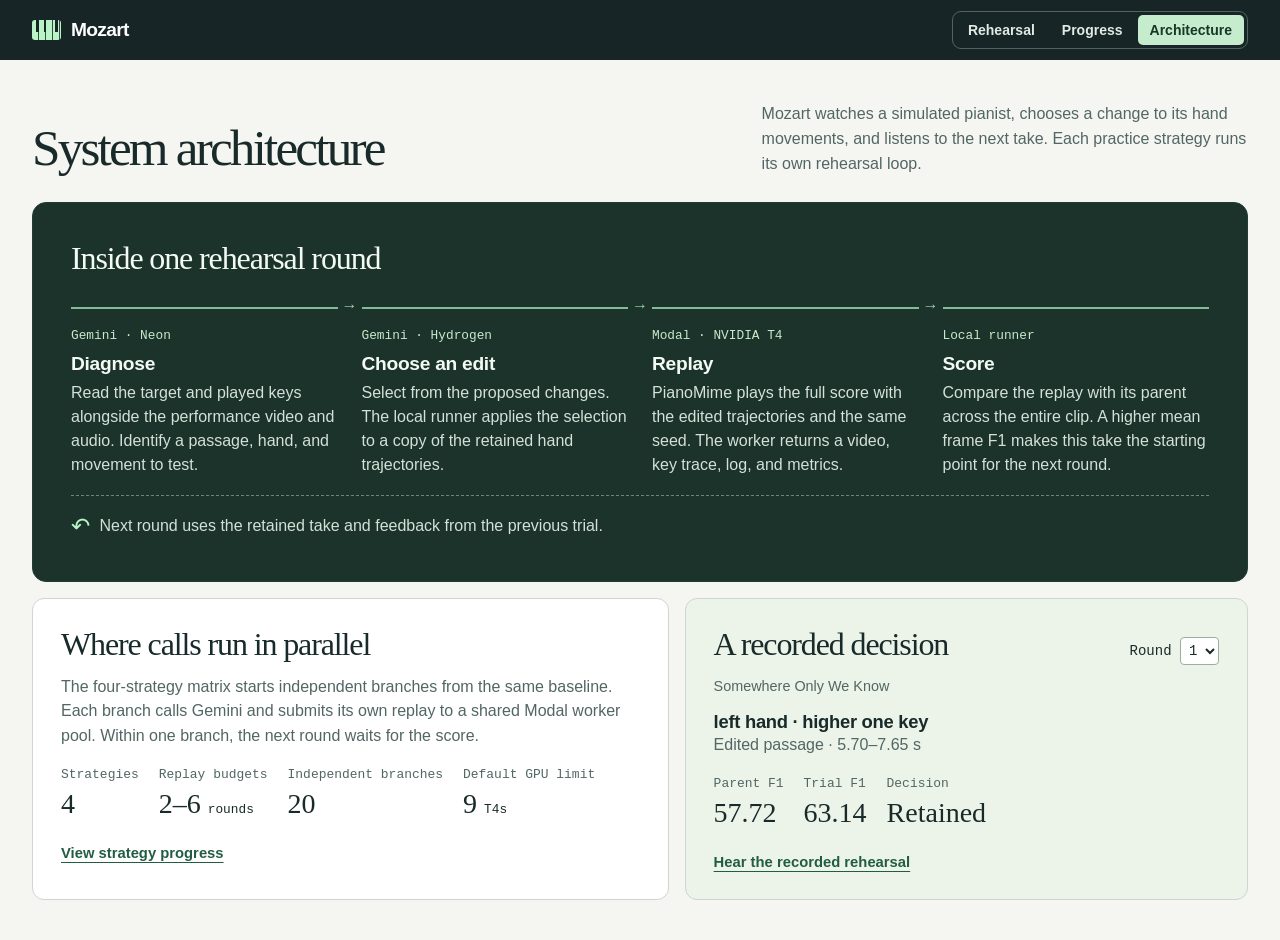
==== demo/architecture.html @ 39514bb2 "Show the Mozart rehearsal architecture and connect the three demo views" ====
<!doctype html>
<html lang="en">
<head>
  <meta charset="utf-8">
  <meta name="viewport" content="width=device-width, initial-scale=1">
  <meta name="theme-color" content="#172526">
  <title>System architecture · Mozart</title>
  <link rel="stylesheet" href="studio.css">
  <link rel="stylesheet" href="architecture.css">
  <link rel="stylesheet" href="navigation.css">
  <script defer src="recording/session.js"></script>
  <script defer src="architecture.js"></script>
</head>
<body>
<header class="mast"><div class="wrap mast-inner mozart-header">
  <a class="brand" href="index.html" aria-label="Mozart rehearsal"><i class="brand-keys" aria-hidden="true"></i>Mozart</a>
  <nav class="page-switch" aria-label="Mozart pages"><a href="index.html">Rehearsal</a><a href="progress.html">Progress</a><a href="architecture.html" aria-current="page">Architecture</a></nav>
</div></header>
<main class="wrap architecture">
  <div class="arch-intro">
    <h1>System architecture</h1>
    <p>Mozart watches a simulated pianist, chooses a change to its hand movements, and listens to the next take. Each practice strategy runs its own rehearsal loop.</p>
  </div>

  <section class="signal-flow" aria-labelledby="loop-title">
    <h2 id="loop-title">Inside one rehearsal round</h2>
    <ol class="signal-stages">
      <li><small>Gemini · Neon</small><h3>Diagnose</h3><p>Read the target and played keys alongside the performance video and audio. Identify a passage, hand, and movement to test.</p></li>
      <li><small>Gemini · Hydrogen</small><h3>Choose an edit</h3><p>Select from the proposed changes. The local runner applies the selection to a copy of the retained hand trajectories.</p></li>
      <li><small>Modal · NVIDIA T4</small><h3>Replay</h3><p>PianoMime plays the full score with the edited trajectories and the same seed. The worker returns a video, key trace, log, and metrics.</p></li>
      <li><small>Local runner</small><h3>Score</h3><p>Compare the replay with its parent across the entire clip. A higher mean frame F1 makes this take the starting point for the next round.</p></li>
    </ol>
    <p class="return-path"><span aria-hidden="true">↶</span> Next round uses the retained take and feedback from the previous trial.</p>
  </section>

  <div class="arch-pair">
    <section class="parallel-panel">
      <h2>Where calls run in parallel</h2>
      <p>The four-strategy matrix starts independent branches from the same baseline. Each branch calls Gemini and submits its own replay to a shared Modal worker pool. Within one branch, the next round waits for the score.</p>
      <dl class="pool-config">
        <div><dt>Strategies</dt><dd>4</dd></div>
        <div><dt>Replay budgets</dt><dd>2–6 <small>rounds</small></dd></div>
        <div><dt>Independent branches</dt><dd>20</dd></div>
        <div><dt>Default GPU limit</dt><dd>9 <small>T4s</small></dd></div>
      </dl>
      <a href="progress.html">View strategy progress</a>
    </section>
    <section class="trace-panel" id="recorded-trace" hidden>
      <div class="trace-heading"><h2>A recorded decision</h2><label>Round <select id="trace-round"></select></label></div>
      <p id="trace-song"></p>
      <div id="trace-detail" aria-live="polite">
        <h3 id="trace-edit"></h3>
        <p id="trace-passage"></p>
        <dl class="trace-scores">
          <div><dt>Parent F1</dt><dd id="trace-parent"></dd></div>
          <div><dt>Trial F1</dt><dd id="trace-trial"></dd></div>
          <div><dt>Decision</dt><dd id="trace-decision"></dd></div>
        </dl>
      </div>
      <a href="index.html">Hear the recorded rehearsal</a>
    </section>
  </div>
</main>
</body>
</html>
---- demo/studio.css ----
:root{color-scheme:light;--ink:#182a29;--muted:#526664;--paper:#f5f6f2;--line:#cdd6d1;--mint:#baf4c6;--green:#205d42;--indigo:#4f45a8;--mono:"IBM Plex Mono",ui-monospace,Menlo,monospace;font-family:"Inter",-apple-system,BlinkMacSystemFont,"Segoe UI",sans-serif}
*{box-sizing:border-box}
body{margin:0;color:var(--ink);background:var(--paper)}
button,summary{font:inherit;cursor:pointer}
button{color:inherit}
button:focus-visible,summary:focus-visible,video:focus-visible{outline:3px solid #897de2;outline-offset:3px}
[hidden]{display:none!important}
.wrap{width:min(1248px,calc(100% - 64px));margin:auto}
.mast{background:#172526;color:#d9e6df;font-size:.83rem}
.mast-inner,.brand,.recorded,.hero,.panel-head,.map-head,.bins-head,.compare-row{display:flex;align-items:center}
.mast-inner{height:56px;gap:18px}
.brand{color:white;gap:10px;font-size:1.06rem;font-weight:680;letter-spacing:-.035em}
.brand-keys{display:inline-block;width:29px;height:20px;border-radius:3px;background:linear-gradient(90deg,transparent 15%,#172526 15% 25%,transparent 25% 40%,#172526 40% 50%,transparent 50% 80%,#172526 80% 90%,transparent 90%) top/100% 61% no-repeat,repeating-linear-gradient(90deg,#baf4c6 0 6px,#384a42 6px 7px)}
.mast-divider{height:18px;width:1px;background:#4c5c5c}
.recorded{gap:8px;margin-left:auto;color:#c1d1c8}
.recorded i{border:1.5px solid #c0d2c7;border-radius:50%;width:8px;height:8px}
.hero,.panel-head,.map-head,.bins-head,.compare-row{justify-content:space-between;gap:12px}
.hero{padding:31px 0 22px}
.kicker,.onstage,.map-key,.foot,.bins-head span,#selection,.metric small,.stamp,.recorded,#ruler{font-family:var(--mono)}
.kicker{font-size:.69rem;letter-spacing:.115em;text-transform:uppercase;font-weight:650;color:var(--muted)}
h1,h2,h3,p{margin:0}
h1{font-family:"Instrument Serif",Georgia,serif;font-weight:400;font-size:clamp(2.1rem,4vw,3.85rem);letter-spacing:-.055em;line-height:1.12;margin-top:5px}
h2{font-size:1.28rem;letter-spacing:-.045em}
h3{font-size:.89rem;letter-spacing:-.015em}
.primary{border:1px solid #172c26;background:#213e32;color:#fff;border-radius:7px;padding:11px 15px;font-size:.88rem;font-weight:600;white-space:nowrap}
.primary:hover{background:#305b46}
#rounds{display:flex;gap:5px;overflow:auto;border-bottom:1px solid var(--line);margin-bottom:18px;padding:0 0 8px}
.tab{background:transparent;border:0;border-radius:6px;padding:9px 14px;font-weight:590;white-space:nowrap;color:var(--muted);font-size:.88rem}
.tab[aria-pressed=true]{background:var(--ink);color:white}
.tab:hover:not([aria-pressed=true]),.switch button:hover{background:#e2e9e2}
.console,.impact{border:1px solid var(--line);background:#fff;border-radius:14px;overflow:hidden}
.console{display:grid;grid-template-columns:minmax(0,1.65fr) minmax(295px,1fr)}
.media-col,.decisions,.impact{padding:20px 23px}
.panel-head{margin-bottom:12px;min-height:32px}
.switch{display:flex;border-radius:7px;background:#eff2ed;padding:3px;gap:2px}
.switch button{background:none;border:0;padding:5px 10px;border-radius:5px;font-size:.76rem;font-weight:600;color:var(--muted)}
.switch button[aria-pressed=true]{background:#fff;color:var(--ink);box-shadow:0 1px 3px #20392d27}
#stage{aspect-ratio:2.12;position:relative;overflow:hidden;isolation:isolate;background:#202320;border-radius:8px}
video{width:100%;height:100%;object-fit:contain;display:block}
.onstage{position:absolute;z-index:1;top:10px;left:10px;color:white;background:#111d1ce5;border:1px solid #63726e;border-radius:4px;font-size:.65rem;padding:4px 7px;pointer-events:none}
.map-head{margin:16px 0 9px}
.map-key,.bins-head span,#selection{font-size:.7rem;color:var(--muted)}
.map{height:77px;position:relative;isolation:isolate;background:#eef2ec;border:1px solid var(--line);border-radius:6px;overflow:hidden}
#roll,#markers{position:absolute;width:100%;height:100%;inset:0}
#markers{pointer-events:none}
.mark{position:absolute;pointer-events:auto;height:17px;min-width:7px;padding:0;border:1px solid #8177bb;background:#ded9f4e8;color:#473796;font:600 .59rem var(--mono);border-radius:3px}
.mark.chosen{background:#2b6349f0;border-color:#19452f;color:#fff}
.mark.focused{box-shadow:0 0 0 1.5px #162a25}
#playhead{position:absolute;top:0;bottom:0;width:2px;background:#142822;pointer-events:none}
#ruler{display:flex;justify-content:space-between;color:var(--muted);font-size:.61rem;margin-top:5px}
.decisions{border-left:1px solid var(--line);background:#f8faf6}
.decisions h2{margin:4px 0 13px}
#ideas{display:grid;gap:6px}
.idea{width:100%;text-align:left;background:white;border:1px solid var(--line);border-radius:7px;padding:8px 10px;display:grid;gap:3px}
.idea[aria-pressed=true]{border-color:#3c6950;box-shadow:inset 3px 0 #3c6950;background:#edf7ef}
.idea:hover{border-color:#576d62}
.idea strong{font-size:.88rem}
.stamp{display:flex;justify-content:space-between;align-items:center;gap:8px;font-size:.67rem;color:var(--muted)}
.chip{color:var(--green);font-weight:650}
#detail{margin-top:14px;font-size:.8rem;line-height:1.45}
.notes{display:grid;grid-template-columns:65px 1fr;gap:2px 8px;margin:6px 0}
.notes dt{color:var(--muted)} .notes dd{margin:0;font-family:var(--mono)}
details{font-size:.83rem}
summary{font-weight:600;padding:7px 0}
details p{margin:4px 0 8px;color:#384b45;line-height:1.52}
.impact{margin-top:16px}
.impact h2{margin:4px 0 13px}
.metrics{display:flex;flex-wrap:wrap;border-block:1px solid var(--line);padding:13px 0;gap:18px 5%}
.metric{display:grid;gap:3px}
.metric small{font-size:.66rem;color:var(--muted)}
.metric b{font-size:1.22rem;font-variant-numeric:tabular-nums;letter-spacing:-.04em}
.bins-head{margin:16px 0 7px}
#windows{display:flex;gap:3px}
.bin{flex:1;min-width:0;border:1px solid #b7c9bd;border-radius:4px;background:#f0f3ef;font:600 .69rem var(--mono);padding:7px 0}
.bin.positive{background:#d1ebd6;color:#16482c}
.bin.negative{background:#f3ddd1;color:#783f25;border-color:#e1c4b4}
.bin[aria-pressed=true]{outline:2px solid var(--ink);outline-offset:-2px}
.compare-row{margin-top:11px}
#benchmark{border-top:1px solid var(--line);margin-top:15px;padding-top:4px}
#strategies p{margin:5px 0}
.scope{font-size:.88rem;color:var(--muted);line-height:1.5}
.foot{font-size:.68rem;color:var(--muted);line-height:1.5;margin:14px 0 30px}
.notice{background:#f5e4ce;padding:9px;margin:0 0 9px;border-radius:5px}
@media(max-width:850px){.wrap{width:calc(100% - 32px)}.console{grid-template-columns:minmax(0,1.2fr) minmax(245px,1fr)}.media-col,.decisions,.impact{padding:15px}#stage{aspect-ratio:1.52}}
@media(max-width:670px){.wrap{width:calc(100% - 24px)}.hero{align-items:flex-start;flex-direction:column;padding:21px 0 15px}.mast-inner{gap:9px}.mast-divider,.mast-divider+span{display:none}.recorded{font-size:.68rem}.console{display:block}.decisions{border-left:0;border-top:1px solid var(--line)}#stage{aspect-ratio:1.62}.tab{padding:8px 10px}.bin{font-size:.59rem}.bins-head{align-items:flex-start;flex-direction:column;gap:3px}.compare-row{flex-wrap:wrap}.metrics{gap:15px 22px}}

.final-score{display:grid;gap:6px;padding:18px 15px;background:#e2f2e4;border-radius:8px;margin-bottom:8px}
.final-score strong{font:500 clamp(1.7rem,3vw,2.6rem) Georgia,serif;letter-spacing:-.055em}
.final-score span,.final-score b,.bin small{font-family:var(--mono);font-size:.7rem}
.final-score b{color:var(--green)}
.final-score[data-direction=down]{background:#f3ddd1}
.final-score[data-direction=down] b{color:#783f25}
.final-score[data-direction=flat]{background:#eff2ed}
.bin small{display:block;font-weight:400;font-size:.61rem;margin-bottom:3px}

.song-reference{display:flex;align-items:center;gap:18px;flex-wrap:wrap;margin:0 0 18px;padding:12px 16px;border:1px solid var(--line);border-radius:10px;background:#edf4eb}
.song-reference h2{font-size:1rem}
.song-reference p,.song-reference a{font-size:.8rem;color:var(--muted)}
.song-reference p{margin-top:3px}
.song-reference button{border:1px solid #8fa99a;border-radius:6px;background:#fff;padding:7px 11px;font-size:.8rem;font-weight:600}
.song-reference a{margin-left:auto;color:var(--green);text-underline-offset:3px}
#scoreTitle{position:absolute;inset:0;display:grid;place-items:center;color:var(--mint);font:400 clamp(1.5rem,3vw,2.75rem) Georgia,serif}
#stage audio{position:absolute;bottom:12px;left:4%;width:92%}
@media(max-width:670px){.song-reference{gap:9px 14px}.song-reference a{margin-left:0}.panel-head{flex-wrap:wrap}}

#stage{aspect-ratio:8/3;border-radius:0 0 7px 7px;background:#192b2a}
.screen-labels{display:grid;grid-template-columns:1fr 1fr;background:#203431;color:#edf6f0;border-radius:7px 7px 0 0}
.screen-labels>div{display:flex;align-items:center;justify-content:space-between;gap:6px;padding:8px 10px;font-size:.8rem;font-weight:600}
.screen-labels>div+div{border-left:1px solid #5d716a}
.screen-labels a{font-size:.64rem;color:#d5e8db;font-family:var(--mono);font-weight:400}
.listen-row,.midi-heading,.error-key,#errorNotes{display:flex;align-items:center;gap:10px}
.listen-row{margin:9px 0;color:var(--muted);font-size:.78rem}
.midi-inspect{border:1px solid var(--line);border-radius:7px;padding:10px 12px}
.midi-heading{justify-content:space-between}
#frameTime,.midi-line span,#errorNotes{font-family:var(--mono);font-variant-numeric:tabular-nums}
#nextError{font-size:.73rem;background:#f3f6f0;border:1px solid var(--line);border-radius:4px;padding:5px 8px}
.midi-line{display:flex;gap:8px;margin:3px 0;font-size:.81rem}
.midi-line b{min-width:46px;color:var(--muted)}
#errorNotes{min-height:25px;flex-wrap:wrap;font-size:.72rem}
.missed,.error-key span:nth-child(2){color:#984127}
.extra,.error-key span:nth-child(3){color:#5442a1}
.error-track{height:20px;position:relative;margin-top:4px;overflow:hidden;border-radius:3px}
.error-track canvas,.error-track input{position:absolute;inset:0;width:100%;height:100%}
.error-track input{opacity:0;margin:0;cursor:crosshair}
.error-track:focus-within{outline:2px solid var(--ink)}
.error-track canvas{image-rendering:pixelated}
#errorCursor{position:absolute;top:0;bottom:0;width:2px;background:#101d19;border-right:1px solid #fff;pointer-events:none}
.error-key{font:400 .61rem var(--mono);color:var(--green);margin-top:4px}
@media(max-width:520px){.screen-labels>div{align-items:flex-start;flex-direction:column}}

.studio-link{margin-left:auto;color:#d7f2df;font-size:.8rem;text-underline-offset:3px}
.score-count{text-align:right;display:grid;gap:3px}
.score-count strong{font:500 2rem var(--mono)}
.score-count span,.arm-meta,#freshness{color:var(--muted);font:400 .78rem var(--mono)}
#freshness{margin-bottom:20px}
#matrix .panel-head{justify-content:flex-start;flex-wrap:wrap}
#arms{display:grid;grid-template-columns:repeat(auto-fit,minmax(min(100%,238px),1fr));gap:12px;margin-bottom:24px}
.strategy-arm{padding:16px;border:1px solid var(--line);border-radius:10px;background:white}
.strategy-arm h2{margin-bottom:6px}
.arm-phase{margin:13px 0;padding:9px;background:#edf3ec;border-radius:5px;min-height:48px;font-size:.87rem}
.strategy-arm strong,.strategy-arm small{display:block}
.strategy-arm strong{font:500 1.8rem Georgia,serif}
.strategy-arm ol{padding:0;list-style:none;margin:12px 0 0}
.strategy-arm li{padding:6px 0;border-top:1px solid var(--line);font-size:.75rem}
.strategy-arm a{color:var(--green)}

.f1-chart{background:#fff;border:1px solid var(--line);border-radius:10px;padding:16px;margin:0 0 14px}
.chart-head,#legend{display:flex;align-items:center;gap:8px;flex-wrap:wrap}
.chart-head{justify-content:space-between}
#legend{gap:6px 10px;margin:14px 0 5px;font-size:.82rem}
#legend label{display:inline-flex;align-items:center;gap:5px;border:1px solid var(--line);border-radius:6px;padding:6px 8px;cursor:pointer}
#legend input{margin:0 2px 0 0;width:15px;height:15px;accent-color:var(--series)}
#legend label:has(input:not(:checked)){color:var(--muted);background:#f5f6f5}
#legend label:focus-within{outline:2px solid var(--series);outline-offset:1px}
#f1Plot{display:block;width:100%;height:262px}
#f1Plot text{fill:var(--muted);font:11px var(--mono)}
#f1Plot .series-tag{font:650 13px system-ui,sans-serif}
#f1Plot .series-value{fill:var(--ink);font:650 13px var(--mono)}
.chart-data{overflow-x:auto}
#scoreTable{border-collapse:collapse;width:100%;font-size:.79rem;font-variant-numeric:tabular-nums}
#scoreTable th,#scoreTable td{padding:5px 7px;border-top:1px solid var(--line);text-align:right}
#scoreTable th:first-child{text-align:left}
---- demo/architecture.css ----
.architecture{padding-bottom:40px}
.arch-intro{display:grid;grid-template-columns:1fr minmax(300px,40%);align-items:end;gap:24px;padding:42px 0 26px}
.arch-intro p,.arch-pair p{color:var(--muted);line-height:1.55}
.signal-flow{background:#1b332b;color:#f3faf4;border-radius:14px;padding:clamp(20px,3vw,38px);border:1px solid #203c33}
.signal-flow h2,.arch-pair h2{font:400 clamp(1.5rem,2.5vw,2.15rem)/1.1 Georgia,serif;letter-spacing:-.035em}
.signal-stages{display:grid;grid-template-columns:repeat(4,minmax(0,1fr));gap:24px;list-style:none;padding:0;margin:30px 0 18px}
.signal-stages li{border-top:2px solid #80bd96;position:relative;padding-top:16px}
.signal-stages li:not(:last-child)::after{content:"→";position:absolute;right:-20px;top:-12px;color:#a3d1b1}
.signal-stages small{font:500 .8rem var(--mono);color:#c7eacb}
.signal-stages h3{font-size:1.2rem;margin:10px 0 6px}
.signal-stages p,.return-path{color:#d4e1d8;font-size:1rem;line-height:1.5}
.return-path{border-top:1px dashed #668975;padding-top:13px}
.return-path span{font-size:1.45rem;color:var(--mint);vertical-align:middle;margin-right:5px}
.arch-pair{display:grid;grid-template-columns:1.13fr 1fr;gap:16px;margin-top:16px}
.arch-pair section{border:1px solid var(--line);border-radius:12px;padding:clamp(18px,2.2vw,28px);background:#fff}
.arch-pair .trace-panel{background:#ecf3e9}
.arch-pair h2{margin-bottom:12px}
.arch-pair a{color:var(--green);text-underline-offset:4px;font-weight:600;font-size:.925rem}
.pool-config,.trace-scores{display:flex;gap:14px 20px;flex-wrap:wrap;margin:18px 0 24px}
.arch-pair dt{font:500 .81rem var(--mono);color:var(--muted);margin:0 0 6px}
.arch-pair dd{font:500 1.75rem Georgia,serif;margin:0}
.arch-pair dd small{font:400 .8rem var(--mono)}
.trace-heading{display:flex;align-items:baseline;justify-content:space-between;flex-wrap:wrap;gap:4px}
.trace-heading label,.trace-heading select{font:500 .875rem var(--mono)}
.trace-heading select{color:var(--ink);border:1px solid #9ab09c;border-radius:4px;background:white;padding:4px}
#trace-song{font-size:.9rem}
#trace-edit{font-size:1.15rem;margin-top:14px}
@media(max-width:820px){.arch-intro,.arch-pair{grid-template-columns:1fr}.arch-intro{gap:10px;padding:24px 0 18px}.signal-stages{grid-template-columns:1fr 1fr}.signal-stages li:nth-child(2)::after{display:none}}
@media(max-width:520px){.signal-stages{grid-template-columns:1fr;gap:16px;margin-top:18px}.signal-stages li{padding:0 0 0 14px;border:0;border-left:2px solid #80bd96}.signal-stages li::after{display:none}.signal-stages h3{margin:4px 0}.arch-pair dd{font-size:1.45rem}}
---- demo/navigation.css ----
.mozart-header{justify-content:space-between;min-height:60px;height:auto;flex-wrap:wrap;padding-block:8px}
.mozart-header .brand{text-decoration:none;font-size:1.2rem}
.page-switch{display:flex;gap:3px;padding:3px;border:1px solid #51655c;border-radius:9px}
.page-switch a{display:block;padding:7px 12px;border-radius:5px;color:#e1eae4;text-decoration:none;font-size:.875rem;font-weight:600}
.page-switch a:hover{background:#344b42}
.page-switch a[aria-current=page]{background:#c5edcd;color:#193627}
.mozart-header a:focus-visible{outline:2px solid white;outline-offset:2px}
@media(max-width:420px){.mozart-header{gap:5px}.page-switch a{padding:7px;font-size:.81rem}}
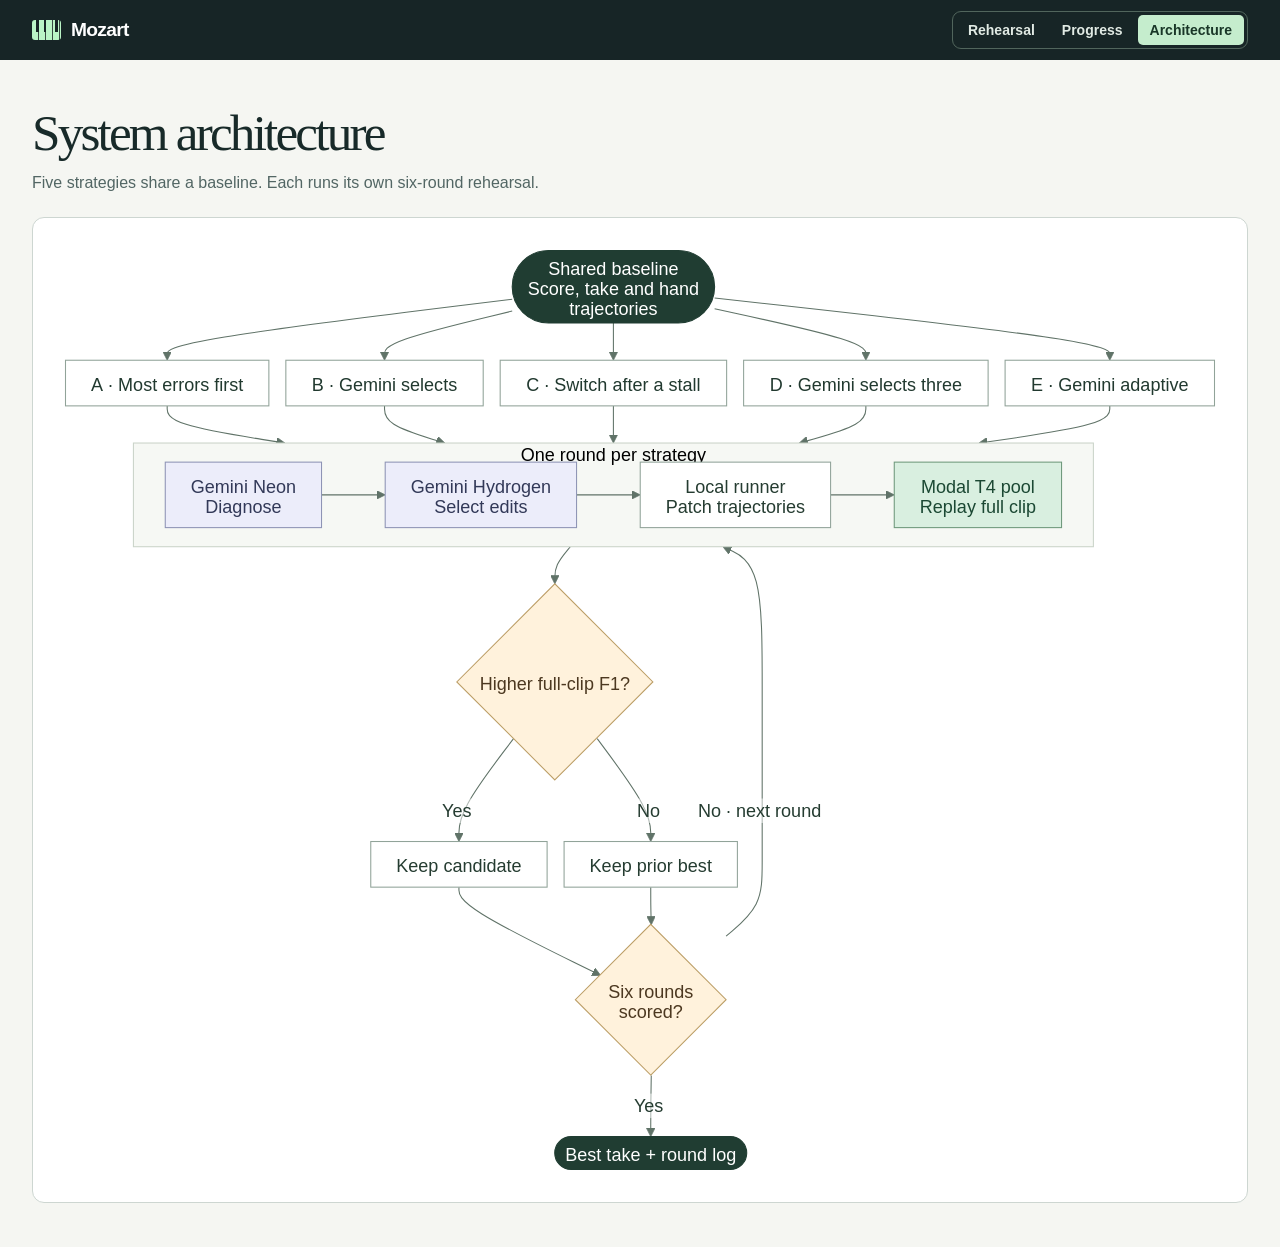
==== commit 558ffd9b: "Unify live and saved rehearsal playback with F1 charts and architecture diagram" ====
--- a/demo/architecture.html
+++ b/demo/architecture.html
@@ -8,8 +8,6 @@
   <link rel="stylesheet" href="studio.css">
   <link rel="stylesheet" href="architecture.css">
   <link rel="stylesheet" href="navigation.css">
-  <script defer src="recording/session.js"></script>
-  <script defer src="architecture.js"></script>
 </head>
 <body>
 <header class="mast"><div class="wrap mast-inner mozart-header">
@@ -17,49 +15,13 @@
   <nav class="page-switch" aria-label="Mozart pages"><a href="index.html">Rehearsal</a><a href="progress.html">Progress</a><a href="architecture.html" aria-current="page">Architecture</a></nav>
 </div></header>
 <main class="wrap architecture">
-  <div class="arch-intro">
-    <h1>System architecture</h1>
-    <p>Mozart watches a simulated pianist, chooses a change to its hand movements, and listens to the next take. Each practice strategy runs its own rehearsal loop.</p>
-  </div>
-
-  <section class="signal-flow" aria-labelledby="loop-title">
-    <h2 id="loop-title">Inside one rehearsal round</h2>
-    <ol class="signal-stages">
-      <li><small>Gemini · Neon</small><h3>Diagnose</h3><p>Read the target and played keys alongside the performance video and audio. Identify a passage, hand, and movement to test.</p></li>
-      <li><small>Gemini · Hydrogen</small><h3>Choose an edit</h3><p>Select from the proposed changes. The local runner applies the selection to a copy of the retained hand trajectories.</p></li>
-      <li><small>Modal · NVIDIA T4</small><h3>Replay</h3><p>PianoMime plays the full score with the edited trajectories and the same seed. The worker returns a video, key trace, log, and metrics.</p></li>
-      <li><small>Local runner</small><h3>Score</h3><p>Compare the replay with its parent across the entire clip. A higher mean frame F1 makes this take the starting point for the next round.</p></li>
-    </ol>
-    <p class="return-path"><span aria-hidden="true">↶</span> Next round uses the retained take and feedback from the previous trial.</p>
-  </section>
-
-  <div class="arch-pair">
-    <section class="parallel-panel">
-      <h2>Where calls run in parallel</h2>
-      <p>The four-strategy matrix starts independent branches from the same baseline. Each branch calls Gemini and submits its own replay to a shared Modal worker pool. Within one branch, the next round waits for the score.</p>
-      <dl class="pool-config">
-        <div><dt>Strategies</dt><dd>4</dd></div>
-        <div><dt>Replay budgets</dt><dd>2–6 <small>rounds</small></dd></div>
-        <div><dt>Independent branches</dt><dd>20</dd></div>
-        <div><dt>Default GPU limit</dt><dd>9 <small>T4s</small></dd></div>
-      </dl>
-      <a href="progress.html">View strategy progress</a>
-    </section>
-    <section class="trace-panel" id="recorded-trace" hidden>
-      <div class="trace-heading"><h2>A recorded decision</h2><label>Round <select id="trace-round"></select></label></div>
-      <p id="trace-song"></p>
-      <div id="trace-detail" aria-live="polite">
-        <h3 id="trace-edit"></h3>
-        <p id="trace-passage"></p>
-        <dl class="trace-scores">
-          <div><dt>Parent F1</dt><dd id="trace-parent"></dd></div>
-          <div><dt>Trial F1</dt><dd id="trace-trial"></dd></div>
-          <div><dt>Decision</dt><dd id="trace-decision"></dd></div>
-        </dl>
-      </div>
-      <a href="index.html">Hear the recorded rehearsal</a>
-    </section>
-  </div>
+  <h1>System architecture</h1>
+  <figure class="flowchart">
+    <figcaption>Five strategies share a baseline. Each runs its own six-round rehearsal.</figcaption>
+    <div class="flow-scroll" tabindex="0" role="region" aria-label="Scrollable Mozart system flowchart">
+      <img src="architecture.svg" alt="One baseline feeds five strategies. Within each branch, Neon diagnoses the performance, Hydrogen selects changes, and the local runner edits the hand trajectories. Parallel Modal T4 workers replay the clip. A higher full-clip F1 retains the new take. Each strategy repeats from its best take until all six rounds are scored.">
+    </div>
+  </figure>
 </main>
 </body>
 </html>
--- a/demo/studio.css
+++ b/demo/studio.css
@@ -142,6 +142,7 @@
 .strategy-arm strong{font:500 1.8rem Georgia,serif}
 .strategy-arm ol{padding:0;list-style:none;margin:12px 0 0}
 .strategy-arm li{padding:6px 0;border-top:1px solid var(--line);font-size:.75rem}
+.strategy-arm .round-edit{margin:5px 0;line-height:1.45}
 .strategy-arm a{color:var(--green)}
 
 .f1-chart{background:#fff;border:1px solid var(--line);border-radius:10px;padding:16px;margin:0 0 14px}
@@ -160,3 +161,6 @@
 #scoreTable{border-collapse:collapse;width:100%;font-size:.79rem;font-variant-numeric:tabular-nums}
 #scoreTable th,#scoreTable td{padding:5px 7px;border-top:1px solid var(--line);text-align:right}
 #scoreTable th:first-child{text-align:left}
+
+.arm-wait{display:block;margin:5px 0;font:600 .82rem var(--mono);font-variant-numeric:tabular-nums}
+.arm-phase a{font-size:.75rem;text-underline-offset:3px}
--- a/demo/architecture.css
+++ b/demo/architecture.css
@@ -1,29 +1,7 @@
-.architecture{padding-bottom:40px}
-.arch-intro{display:grid;grid-template-columns:1fr minmax(300px,40%);align-items:end;gap:24px;padding:42px 0 26px}
-.arch-intro p,.arch-pair p{color:var(--muted);line-height:1.55}
-.signal-flow{background:#1b332b;color:#f3faf4;border-radius:14px;padding:clamp(20px,3vw,38px);border:1px solid #203c33}
-.signal-flow h2,.arch-pair h2{font:400 clamp(1.5rem,2.5vw,2.15rem)/1.1 Georgia,serif;letter-spacing:-.035em}
-.signal-stages{display:grid;grid-template-columns:repeat(4,minmax(0,1fr));gap:24px;list-style:none;padding:0;margin:30px 0 18px}
-.signal-stages li{border-top:2px solid #80bd96;position:relative;padding-top:16px}
-.signal-stages li:not(:last-child)::after{content:"→";position:absolute;right:-20px;top:-12px;color:#a3d1b1}
-.signal-stages small{font:500 .8rem var(--mono);color:#c7eacb}
-.signal-stages h3{font-size:1.2rem;margin:10px 0 6px}
-.signal-stages p,.return-path{color:#d4e1d8;font-size:1rem;line-height:1.5}
-.return-path{border-top:1px dashed #668975;padding-top:13px}
-.return-path span{font-size:1.45rem;color:var(--mint);vertical-align:middle;margin-right:5px}
-.arch-pair{display:grid;grid-template-columns:1.13fr 1fr;gap:16px;margin-top:16px}
-.arch-pair section{border:1px solid var(--line);border-radius:12px;padding:clamp(18px,2.2vw,28px);background:#fff}
-.arch-pair .trace-panel{background:#ecf3e9}
-.arch-pair h2{margin-bottom:12px}
-.arch-pair a{color:var(--green);text-underline-offset:4px;font-weight:600;font-size:.925rem}
-.pool-config,.trace-scores{display:flex;gap:14px 20px;flex-wrap:wrap;margin:18px 0 24px}
-.arch-pair dt{font:500 .81rem var(--mono);color:var(--muted);margin:0 0 6px}
-.arch-pair dd{font:500 1.75rem Georgia,serif;margin:0}
-.arch-pair dd small{font:400 .8rem var(--mono)}
-.trace-heading{display:flex;align-items:baseline;justify-content:space-between;flex-wrap:wrap;gap:4px}
-.trace-heading label,.trace-heading select{font:500 .875rem var(--mono)}
-.trace-heading select{color:var(--ink);border:1px solid #9ab09c;border-radius:4px;background:white;padding:4px}
-#trace-song{font-size:.9rem}
-#trace-edit{font-size:1.15rem;margin-top:14px}
-@media(max-width:820px){.arch-intro,.arch-pair{grid-template-columns:1fr}.arch-intro{gap:10px;padding:24px 0 18px}.signal-stages{grid-template-columns:1fr 1fr}.signal-stages li:nth-child(2)::after{display:none}}
-@media(max-width:520px){.signal-stages{grid-template-columns:1fr;gap:16px;margin-top:18px}.signal-stages li{padding:0 0 0 14px;border:0;border-left:2px solid #80bd96}.signal-stages li::after{display:none}.signal-stages h3{margin:4px 0}.arch-pair dd{font-size:1.45rem}}
+.architecture { padding-block: clamp(22px, 4vw, 44px); }
+.architecture h1 { margin: 0; }
+.flowchart { margin: 10px 0 0; }
+.flowchart figcaption { color: var(--muted); font-size: 1rem; line-height: 1.5; margin-bottom: 22px; }
+.flow-scroll { overflow-x: auto; background: white; border: 1px solid var(--line); border-radius: 12px; padding: clamp(12px, 2vw, 24px); }
+.flow-scroll:focus-visible { outline: 2px solid var(--green); outline-offset: 2px; }
+.flow-scroll img { display: block; width: 100%; min-width: 960px; height: auto; }
